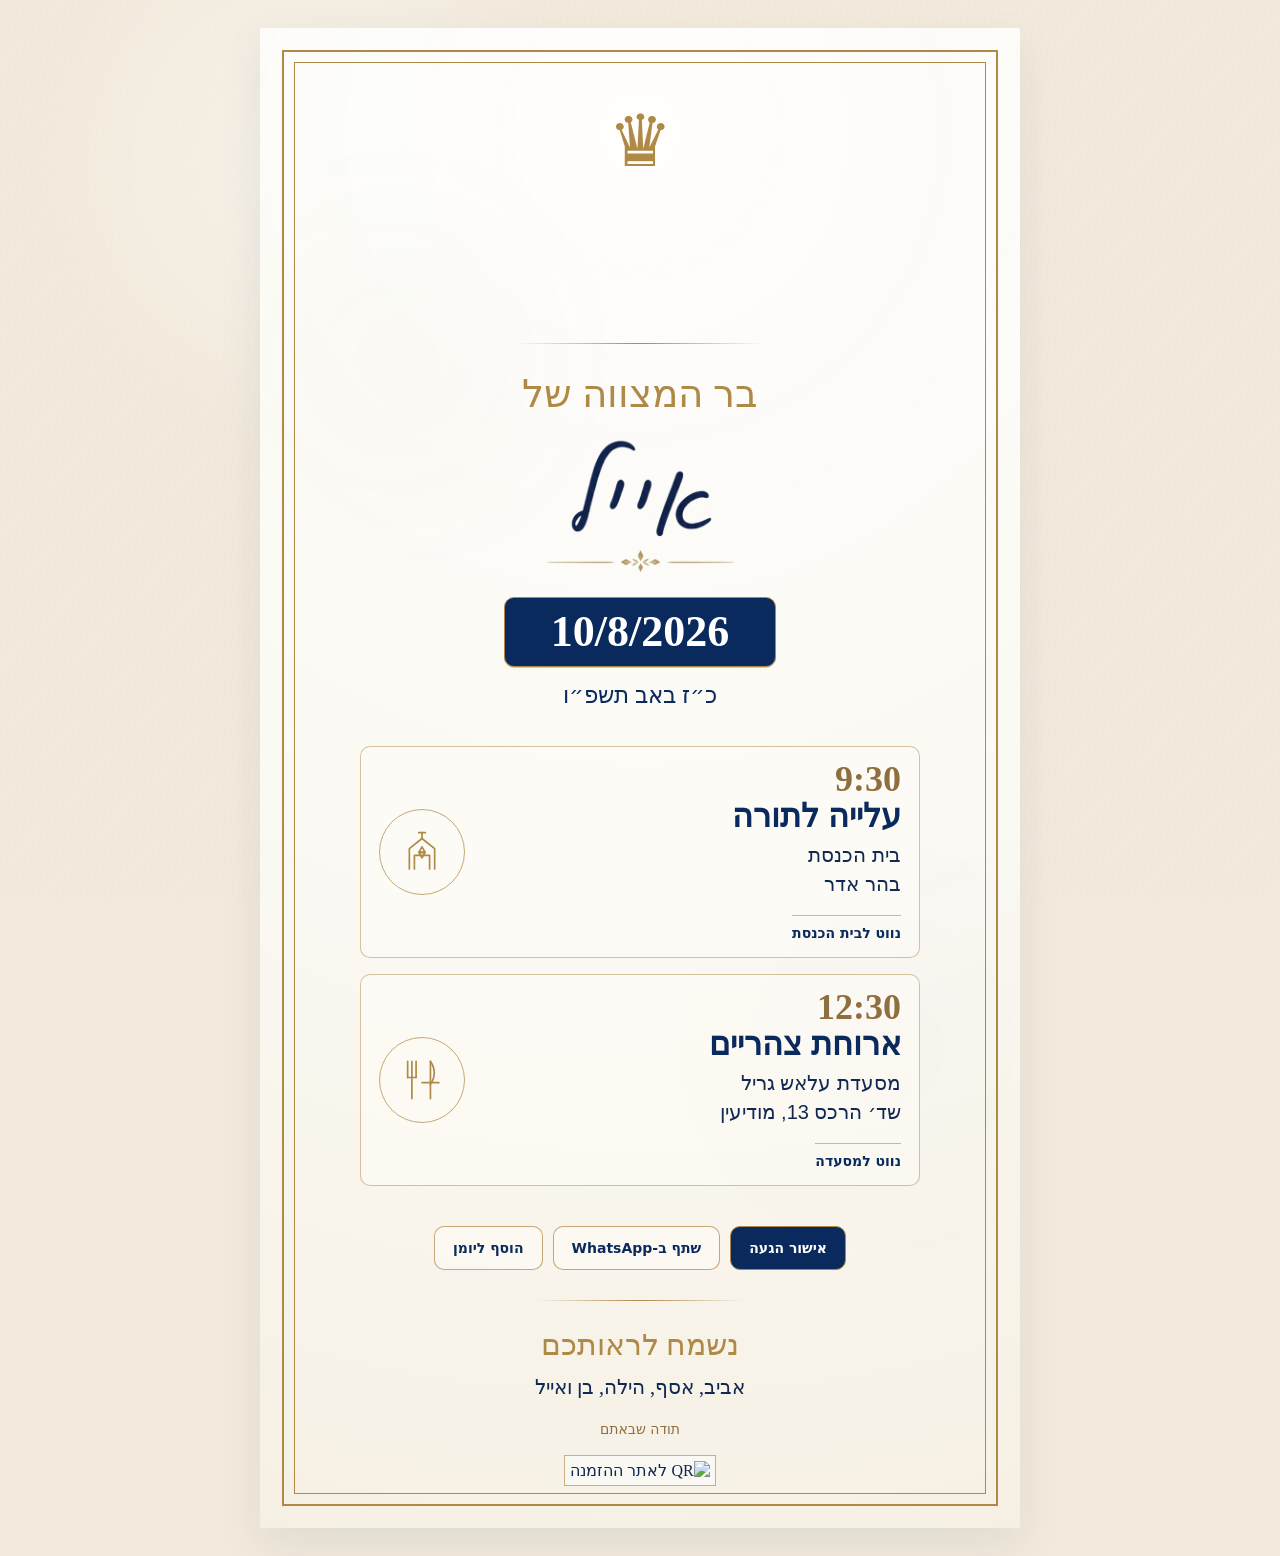
==== index.html @ 88232a56 "Hero name: transparent background instead of blend trick mix-blend-mode:multiply is isolated by the " ====
<!doctype html>
<html lang="he" dir="rtl">
<head>
  <meta charset="utf-8">
  <meta name="viewport" content="width=device-width, initial-scale=1">
  <title>בר המצווה של אייל | 10.8.2026</title>
  <meta name="description" content="הזמנה לבר המצווה של אייל, יום שני 10.8.2026, כ&quot;ז באב תשפ&quot;ו. עלייה לתורה בבית הכנסת בהר אדר וארוחת צהריים במסעדת עלאש גריל במודיעין.">
  <meta name="theme-color" content="#FAF8F2">
  <link rel="canonical" href="https://eyal-bar-mitzvah.vercel.app/">
  <link rel="stylesheet" href="style.css">
  <link rel="manifest" href="manifest.webmanifest">
  <link rel="icon" href="assets/favicon.svg" type="image/svg+xml">
  <link rel="apple-touch-icon" href="assets/apple-touch-icon.png">
  <meta property="og:type" content="website">
  <meta property="og:locale" content="he_IL">
  <meta property="og:title" content="בר המצווה של אייל">
  <meta property="og:description" content="נשמח לראותכם ביום שני, 10.8.2026.">
  <meta property="og:url" content="https://eyal-bar-mitzvah.vercel.app/">
  <meta property="og:image" content="https://eyal-bar-mitzvah.vercel.app/assets/whatsapp-share.png?v=20260703-name">
  <meta property="og:image:type" content="image/png">
  <meta property="og:image:width" content="1200">
  <meta property="og:image:height" content="630">
  <meta name="twitter:card" content="summary_large_image">
  <meta name="twitter:title" content="בר המצווה של אייל">
  <meta name="twitter:description" content="10.8.2026 | כ&quot;ז באב תשפ&quot;ו">
  <meta name="twitter:image" content="https://eyal-bar-mitzvah.vercel.app/assets/whatsapp-share.png?v=20260703-name">
</head>
<body class="intro-active">
  <div class="opening-quote" aria-hidden="true">
    <div class="opening-quote-inner">
      <span>״צדק צדק תרדוף</span>
      <span>למען תחיה וירשת את הארץ״</span>
    </div>
  </div>
  <main class="stage">
    <article class="card" aria-labelledby="title">
      <div class="gold-frame" aria-hidden="true"></div>
      <header class="hero">
        <div class="crown" aria-hidden="true">♛</div>
        <blockquote>
          <span>״צדק צדק תרדוף</span>
          <span>למען תחיה וירשת את הארץ„</span>
          <cite>פרשת שופטים</cite>
        </blockquote>
        <div class="rule" aria-hidden="true"></div>
        <p class="kicker">בר המצווה של</p>
        <h1 id="title" class="name-mark">
          <span>אייל</span>
          <img src="assets/eyal-script.png?v=20260703-name3" alt="" aria-hidden="true">
        </h1>
        <p class="date">10/8/2026</p>
        <p class="hebrew-date">כ״ז באב תשפ״ו</p>
      </header>

      <section class="timeline" aria-label="לוח זמנים">
        <button class="event nav-choice" type="button" data-nav-label="בית הכנסת הראל, הר אדר" data-nav-query="בית הכנסת הראל הר אדר" data-nav-ll="31.824921,35.130925" aria-label="נווט לבית הכנסת הראל בהר אדר">
          <span class="medallion" aria-hidden="true">
            <svg viewBox="0 0 64 64" focusable="false">
              <path d="M17 52V28l15-12 15 12v24" />
              <path d="M23 52V36h18v16" />
              <path d="M32 16V9" />
              <path d="M28 9h8" />
              <path d="M32 26l3.6 6.2h-7.2L32 26z" />
              <path d="M32 39l-3.6-6.2h7.2L32 39z" />
            </svg>
          </span>
          <span class="event-copy">
            <time datetime="2026-08-10T09:30:00+03:00">9:30</time>
            <h2>עלייה לתורה</h2>
            <p>בית הכנסת<br>בהר אדר</p>
            <span class="event-nav">נווט לבית הכנסת</span>
          </span>
        </button>
        <button class="event nav-choice" type="button" data-nav-label="עלאש גריל, שד׳ הרכס 13, מודיעין" data-nav-query="עלאש גריל שדרות הרכס 13 מודיעין" aria-label="נווט למסעדת עלאש גריל בשדרות הרכס 13 מודיעין">
          <span class="medallion" aria-hidden="true">
            <svg viewBox="0 0 64 64" focusable="false">
              <path d="M20 10v19" />
              <path d="M15 10v19" />
              <path d="M25 10v19" />
              <path d="M15 29h10" />
              <path d="M20 29v25" />
              <path d="M42 10c6 8 6 19 0 27" />
              <path d="M42 10v44" />
              <path d="M32 35h20" />
            </svg>
          </span>
          <span class="event-copy">
            <time datetime="2026-08-10T12:30:00+03:00">12:30</time>
            <h2>ארוחת צהריים</h2>
            <p>מסעדת עלאש גריל<br>שד׳ הרכס 13, מודיעין</p>
            <span class="event-nav">נווט למסעדה</span>
          </span>
        </button>
      </section>

      <section class="tools" aria-label="פעולות להזמנה">
        <button id="rsvpOpen" class="action action-primary" type="button">אישור הגעה</button>
        <button id="shareButton" class="action">שתף ב-WhatsApp</button>
        <details class="calendar">
          <summary class="action">הוסף ליומן</summary>
          <div class="calendar-menu">
            <a id="appleCalendar" href="#" download="eyal-bar-mitzvah.ics">Apple Calendar</a>
            <button id="googleCalendar" type="button">Google Calendar</button>
          </div>
        </details>
      </section>

      <footer>
        <div class="rule short" aria-hidden="true"></div>
        <p class="glad">נשמח לראותכם</p>
        <p>אביב, אסף, הילה, בן ואייל</p>
        <p id="countdown" class="countdown"></p>
        <img id="qrCode" alt="QR לאתר ההזמנה" width="82" height="82">
      </footer>
    </article>
  </main>
  <dialog id="rsvpDialog" class="nav-dialog rsvp-dialog" aria-labelledby="rsvpDialogTitle">
    <form id="rsvpForm" class="nav-sheet rsvp-sheet">
      <button class="nav-close" type="button" data-close-rsvp aria-label="סגור">×</button>
      <p id="rsvpDialogTitle" class="nav-title">אישור הגעה</p>
      <p class="nav-place">נשמח לדעת שתהיו איתנו</p>
      <label>
        <span>שם מלא</span>
        <input id="guestName" name="guest_name" type="text" autocomplete="name" maxlength="120" required>
      </label>
      <label>
        <span>כמה מגיעים?</span>
        <input id="guestCount" name="guest_count" type="number" inputmode="numeric" min="1" max="20" value="1" required>
      </label>
      <label>
        <span>הערה קצרה</span>
        <textarea id="guestNote" name="note" maxlength="500" rows="3"></textarea>
      </label>
      <button id="rsvpSubmit" class="action action-primary" type="submit">שליחת אישור</button>
      <p id="rsvpStatus" class="form-status" role="status" aria-live="polite"></p>
    </form>
  </dialog>
  <dialog id="navDialog" class="nav-dialog" aria-labelledby="navDialogTitle">
    <form method="dialog" class="nav-sheet">
      <button class="nav-close" value="close" aria-label="סגור">×</button>
      <p id="navDialogTitle" class="nav-title">בחר אפליקציית ניווט</p>
      <p id="navDialogPlace" class="nav-place"></p>
      <div class="nav-options">
        <a id="navWaze" href="#">Waze</a>
        <a id="navGoogle" href="#">Google Maps</a>
        <a id="navApple" href="#">Apple Maps</a>
      </div>
    </form>
  </dialog>
  <script src="supabase-config.js?v=20260703-rsvp"></script>
  <script src="script.js?v=20260703-navll"></script>
</body>
</html>
---- style.css ----
:root{--ivory:#faf8f2;--paper:#f6f0e4;--navy:#0a2a5e;--gold:#af8a47;--ink:#102852;--hairline:rgba(175,138,71,.72)}
*{box-sizing:border-box}
[hidden]{display:none!important}
html,body{overflow-x:hidden}
body{margin:0;background:#f2eadc;color:var(--ink);font-family:"Noto Serif Hebrew","Frank Ruhl Libre","Times New Roman",serif}
body:before{position:fixed;inset:0;content:"";pointer-events:none;opacity:.45;background:radial-gradient(circle at 24% 18%,rgba(255,255,255,.8),transparent 24%),repeating-linear-gradient(98deg,rgba(10,42,94,.018) 0 1px,transparent 1px 6px),repeating-linear-gradient(8deg,rgba(175,138,71,.018) 0 1px,transparent 1px 9px)}
.opening-quote{position:fixed;inset:0;z-index:20;display:grid;place-content:center;text-align:center;background:var(--ivory);color:var(--navy);font-size:clamp(28px,5vw,50px);line-height:1.55;animation:quoteBackdrop 3400ms ease both;pointer-events:none}
.opening-quote-inner{--quote-x:0px;--quote-y:0px;--quote-scale:.58;display:grid;gap:8px;transform-origin:center;animation:quoteFlight 3400ms cubic-bezier(.2,.7,.2,1) both}
.opening-quote span{display:block}
.stage{min-height:100svh;display:grid;place-items:center;padding:28px}
.card{position:relative;width:min(100%,760px);padding:78px 76px 42px;text-align:center;background:radial-gradient(circle at 50% 7%,rgba(255,255,255,.94),rgba(250,248,242,.98) 58%,var(--paper)),repeating-linear-gradient(104deg,rgba(175,138,71,.028) 0 1px,transparent 1px 8px);box-shadow:0 18px 46px rgba(10,42,94,.08);border-radius:2px;animation:cardReveal 1200ms ease 1450ms both;transform-origin:50% 0}
.card:after{position:absolute;inset:0;content:"";pointer-events:none;opacity:.35;background:radial-gradient(circle at 18% 22%,rgba(175,138,71,.08),transparent 18%),radial-gradient(circle at 82% 68%,rgba(10,42,94,.045),transparent 22%)}
.gold-frame,.gold-frame:after{position:absolute;content:"";inset:22px;border:2px solid var(--gold);pointer-events:none}
.gold-frame:after{inset:10px;border-width:1px}
.hero,.timeline,.tools,footer{position:relative;z-index:1}
.crown{font-size:72px;color:var(--gold);line-height:1}
blockquote{margin:18px 0 20px;font-size:31px;line-height:1.62;color:var(--navy)}
body.intro-active blockquote{opacity:0}
blockquote span{display:block}
blockquote cite{display:block;margin-top:7px;color:#8f6e3f;font:600 15px/1.2 system-ui,-apple-system,"Segoe UI",sans-serif;font-style:normal;letter-spacing:0}
.rule{width:250px;height:1px;margin:22px auto;background:linear-gradient(90deg,transparent,var(--gold),transparent)}
.rule.short{width:210px}
.kicker{margin:0 0 12px;color:var(--gold);font-size:39px}
.name-mark{margin:0 auto 12px;width:min(430px,92%);line-height:0}
.name-mark span{position:absolute;width:1px;height:1px;overflow:hidden;clip:rect(0 0 0 0);white-space:nowrap}
.name-mark img{display:block;width:100%;height:auto;margin:auto;mix-blend-mode:multiply}
.date{display:inline-block;margin:8px 0 8px;padding:12px 46px;border:1px solid var(--gold);border-radius:10px;background:var(--navy);color:#fff;font:700 44px/1 Georgia,serif;box-shadow:0 1px 0 rgba(175,138,71,.45)}
.hebrew-date{margin:4px 0;color:var(--navy);font-size:23px}
.countdown{margin:16px auto 0;color:#8f6e3f;font:500 14px/1.7 system-ui,-apple-system,"Segoe UI",sans-serif}
.countdown strong{display:block;color:var(--navy);font-weight:700}
.timeline{display:grid;gap:16px;max-width:560px;margin:34px auto 28px}
.event{direction:ltr;display:grid;grid-template-columns:96px 1fr;gap:24px;align-items:center;width:100%;padding:14px 18px;border:1px solid rgba(175,138,71,.5);border-radius:10px;background:rgba(255,253,248,.5);color:inherit;text-align:right;cursor:pointer;box-shadow:none;transition:border-color .18s ease,background-color .18s ease,transform .18s ease}
.event:hover,.event:focus-visible{border-color:var(--gold);background:rgba(255,253,248,.8);transform:translateY(-1px);outline:none}
.event-copy{direction:rtl;display:block}
.medallion{width:86px;height:86px;border-radius:50%;display:grid;place-items:center;background:transparent;color:var(--gold);border:1px solid var(--hairline)}
.medallion svg{width:54px;height:54px;fill:none;stroke:currentColor;stroke-width:2;stroke-linecap:round;stroke-linejoin:round}
time{display:block;color:#8f6e3f;font:700 36px/1 Georgia,serif}
h2{margin:0;color:var(--navy);font-size:32px}
p{font-size:20px;line-height:1.45;margin:6px 0}
.event-nav{display:inline-block;margin-top:10px;padding-top:8px;border-top:1px solid rgba(175,138,71,.58);color:var(--navy);font:700 14px/1.35 system-ui,-apple-system,"Segoe UI",sans-serif}
.action{display:inline-flex;align-items:center;justify-content:center;min-height:44px;margin-top:12px;padding:10px 18px;border:1px solid var(--hairline);border-radius:10px;background:rgba(255,253,248,.48);color:var(--navy);font:700 14px/1 system-ui,-apple-system,"Segoe UI",sans-serif;text-decoration:none;cursor:pointer;box-shadow:none;transition:background-color .18s ease,border-color .18s ease,transform .18s ease}
.action-primary{background:var(--navy);border-color:var(--gold);color:#fff}
.action:hover,.action:focus-visible{border-color:var(--gold);background:rgba(255,253,248,.82);transform:translateY(-1px);outline:none}
.action-primary:hover,.action-primary:focus-visible{background:#12366d;color:#fff}
.action:disabled{opacity:.58;cursor:wait;transform:none}
.tools{display:flex;justify-content:center;gap:10px;flex-wrap:wrap;z-index:10}
.calendar{position:relative;z-index:11}
.calendar[open]{z-index:30}
.calendar summary{list-style:none}
.calendar summary::-webkit-details-marker{display:none}
.calendar-menu{position:absolute;left:0;right:0;bottom:54px;display:grid;gap:4px;padding:8px;border:1px solid rgba(175,138,71,.45);border-radius:10px;background:#fffdf8;box-shadow:0 12px 26px rgba(10,42,94,.08);z-index:5}
.calendar-menu a,.calendar-menu button{display:block;width:100%;border:0;background:transparent;color:var(--navy);font:700 13px system-ui;text-decoration:none;text-align:center;padding:8px;border-radius:8px;cursor:pointer}
.calendar-menu a:hover,.calendar-menu button:hover{background:#f8f0e1}
.nav-dialog{width:min(92vw,360px);padding:0;border:1px solid var(--gold);border-radius:12px;background:#fffdf8;color:var(--navy);box-shadow:0 18px 50px rgba(10,42,94,.18)}
.nav-dialog::backdrop{background:rgba(10,42,94,.18);backdrop-filter:blur(2px)}
.nav-sheet{position:relative;margin:0;padding:24px 22px 22px;border:1px solid rgba(175,138,71,.35);background:radial-gradient(circle at 50% 0,rgba(255,255,255,.95),rgba(250,248,242,.98))}
.nav-close{position:absolute;left:12px;top:10px;width:32px;height:32px;border:0;background:transparent;color:var(--navy);font:400 28px/1 system-ui;cursor:pointer}
.nav-title{margin:0;color:var(--gold);font:700 18px/1.2 system-ui,-apple-system,"Segoe UI",sans-serif}
.nav-place{margin:8px 0 18px;font-size:20px;color:var(--navy)}
.nav-options{display:grid;gap:8px}
.nav-options a{display:flex;align-items:center;justify-content:center;min-height:44px;border:1px solid rgba(175,138,71,.75);border-radius:10px;color:var(--navy);font:700 14px/1 system-ui,-apple-system,"Segoe UI",sans-serif;text-decoration:none;background:rgba(255,255,255,.5);transition:background-color .18s ease,border-color .18s ease}
.nav-options a:hover{border-color:var(--gold);background:#fffdf8}
.rsvp-dialog{width:min(92vw,410px)}
.rsvp-sheet{display:grid;gap:10px}
.rsvp-sheet label,.admin-form label{display:grid;gap:6px;text-align:right;color:var(--navy);font:700 13px/1.2 system-ui,-apple-system,"Segoe UI",sans-serif}
.rsvp-sheet input,.rsvp-sheet textarea,.admin-form input{width:100%;border:1px solid rgba(175,138,71,.58);border-radius:10px;background:rgba(255,255,255,.72);color:var(--navy);font:600 16px/1.35 system-ui,-apple-system,"Segoe UI",sans-serif;padding:11px 12px;outline:none}
.rsvp-sheet textarea{resize:vertical}
.rsvp-sheet input:focus,.rsvp-sheet textarea:focus,.admin-form input:focus{border-color:var(--gold);box-shadow:0 0 0 3px rgba(175,138,71,.12)}
.form-status{min-height:22px;margin:2px 0 0;color:var(--gold);font:700 13px/1.45 system-ui,-apple-system,"Segoe UI",sans-serif}
.form-status.is-error{color:#9b2c2c}
footer{margin-top:30px}
footer .glad{font-size:30px;color:var(--gold);margin-top:12px}
#qrCode{margin-top:14px;padding:5px;border:1px solid rgba(175,138,71,.65);background:var(--ivory)}
@keyframes quoteBackdrop{0%,48%{opacity:1}76%{opacity:.18}100%{opacity:0;visibility:hidden}}
@keyframes quoteFlight{0%,46%{opacity:1;transform:translate3d(0,0,0) scale(1)}74%,86%{opacity:1;transform:translate3d(var(--quote-x),var(--quote-y),0) scale(var(--quote-scale))}100%{opacity:0;transform:translate3d(var(--quote-x),var(--quote-y),0) scale(var(--quote-scale))}}
@keyframes cardReveal{from{opacity:0;transform:scale(.98)}to{opacity:1;transform:scale(1)}}
@media(max-width:620px){
  .stage{padding:0}
  .card{width:100%;min-height:100svh;padding:52px 20px 34px;overflow:hidden}
  .gold-frame{inset:12px}.gold-frame:after{inset:8px}
  blockquote{font-size:23px}blockquote cite{font-size:13px}
  .kicker{font-size:32px;margin-bottom:10px}.name-mark{width:min(330px,94%);margin-bottom:10px}
  .date{font-size:33px;padding-inline:34px}
  .timeline{max-width:348px;gap:12px}
  .event{grid-template-columns:70px 1fr;gap:12px;padding:12px 14px}
  .medallion{width:66px;height:66px}.medallion svg{width:42px;height:42px}
  time{font-size:30px}h2{font-size:26px}p{font-size:18px}
  .event-nav{font-size:13px}
  .tools{max-width:330px;margin:auto}
  .action{font-size:13px;padding-inline:14px}
}
@media(prefers-reduced-motion:reduce){.opening-quote{display:none}body.intro-active blockquote{opacity:1}.card{animation:none}.event,.action{transition:none}}

.admin-body{min-height:100svh;background:#f2eadc}
.admin-stage{min-height:100svh;display:grid;place-items:center;padding:28px}
.admin-card{position:relative;width:min(100%,780px);padding:70px 58px 46px;text-align:center;background:radial-gradient(circle at 50% 7%,rgba(255,255,255,.94),rgba(250,248,242,.98) 58%,var(--paper));border-radius:2px;box-shadow:0 18px 46px rgba(10,42,94,.08)}
.admin-card h1{margin:0;color:var(--navy);font-size:64px;line-height:1}
.admin-subtitle{margin:12px 0 24px;color:var(--gold);font-size:26px}
.admin-panel{position:relative;z-index:1;max-width:560px;margin:auto}
.admin-form{display:grid;gap:12px;justify-items:stretch;margin-top:16px}
.admin-summary{display:grid;grid-template-columns:repeat(2,1fr);gap:10px;margin:18px 0}
.admin-summary div{border:1px solid rgba(175,138,71,.52);border-radius:10px;padding:16px;background:rgba(255,253,248,.52)}
.admin-summary span{display:block;color:#8f6e3f;font:700 13px/1.4 system-ui,-apple-system,"Segoe UI",sans-serif}
.admin-summary strong{display:block;color:var(--navy);font:700 44px/1 Georgia,serif}
.admin-actions{display:flex;justify-content:center;gap:10px;margin-bottom:16px}
.rsvp-list{display:grid;gap:10px;text-align:right}
.rsvp-item{border:1px solid rgba(175,138,71,.46);border-radius:10px;padding:14px 16px;background:rgba(255,253,248,.56)}
.rsvp-item div{display:flex;align-items:center;justify-content:space-between;gap:12px}
.rsvp-item strong{color:var(--navy);font:800 18px/1.25 system-ui,-apple-system,"Segoe UI",sans-serif}
.rsvp-item span,.rsvp-item time{color:#8f6e3f;font:700 13px/1.35 system-ui,-apple-system,"Segoe UI",sans-serif}
.rsvp-item p{margin:10px 0 0;font-size:15px}
.empty-list{text-align:center;color:#8f6e3f;font:700 15px/1.5 system-ui,-apple-system,"Segoe UI",sans-serif}
.rsvp-item .rsvp-item-actions{justify-content:flex-end;gap:8px;margin-top:10px}
.row-action{border:1px solid rgba(175,138,71,.52);border-radius:8px;background:rgba(255,253,248,.72);color:#8f6e3f;font:700 13px/1 system-ui,-apple-system,"Segoe UI",sans-serif;padding:8px 14px;cursor:pointer}
.row-action:hover{border-color:var(--gold);color:var(--navy)}
.row-action-danger{color:#9b2c2c}
.rsvp-edit-form{margin-top:0}

@media(max-width:620px){
  .admin-stage{padding:0}
  .admin-card{width:100%;min-height:100svh;padding:54px 22px 34px}
  .admin-card h1{font-size:50px}
  .admin-summary strong{font-size:36px}
}
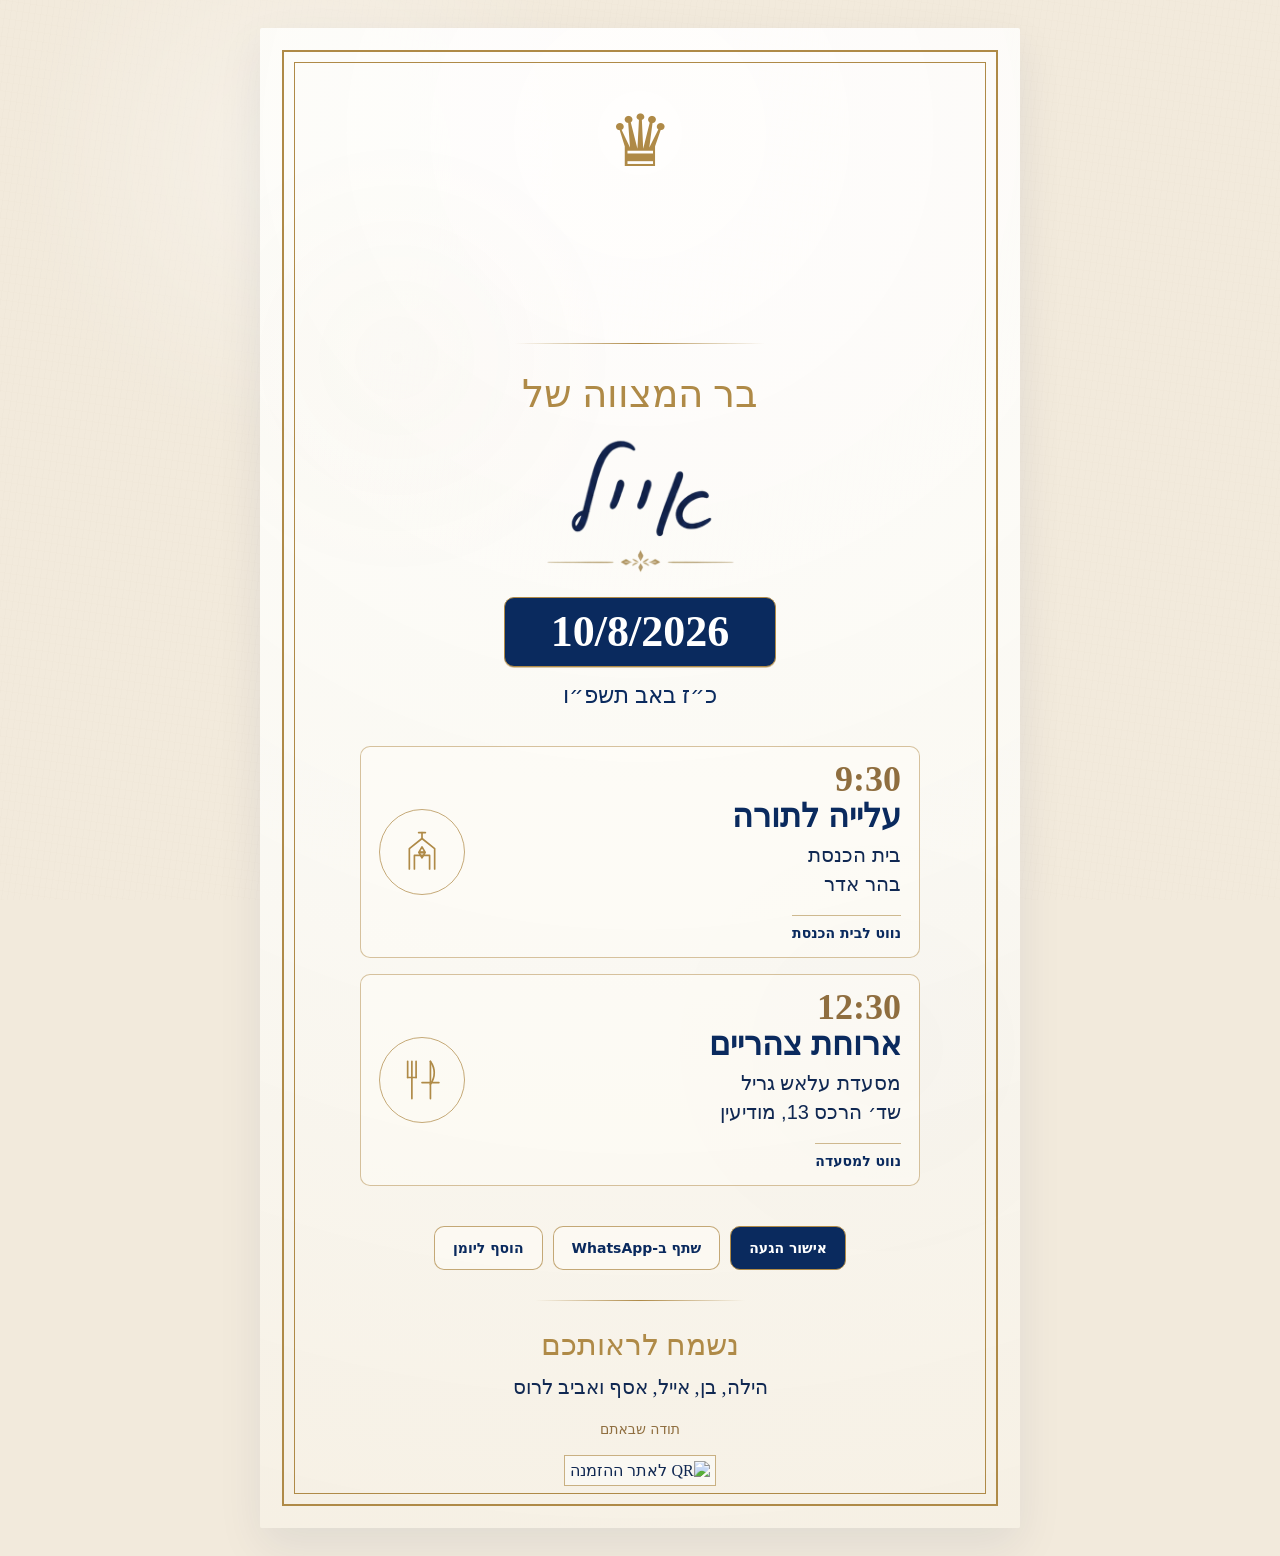
==== commit 1c63ab1f: "Update Hebrew year wording and family names in footer" ====
--- a/index.html
+++ b/index.html
@@ -4,7 +4,7 @@
   <meta charset="utf-8">
   <meta name="viewport" content="width=device-width, initial-scale=1">
   <title>בר המצווה של אייל | 10.8.2026</title>
-  <meta name="description" content="הזמנה לבר המצווה של אייל, יום שני 10.8.2026, כ&quot;ז באב תשפ&quot;ו. עלייה לתורה בבית הכנסת בהר אדר וארוחת צהריים במסעדת עלאש גריל במודיעין.">
+  <meta name="description" content="הזמנה לבר המצווה של אייל, יום שני 10.8.2026, כ&quot;ז באב התשפ&quot;ו. עלייה לתורה בבית הכנסת בהר אדר וארוחת צהריים במסעדת עלאש גריל במודיעין.">
   <meta name="theme-color" content="#FAF8F2">
   <link rel="canonical" href="https://eyal-bar-mitzvah.vercel.app/">
   <link rel="stylesheet" href="style.css">
@@ -108,7 +108,7 @@
       <footer>
         <div class="rule short" aria-hidden="true"></div>
         <p class="glad">נשמח לראותכם</p>
-        <p>אביב, אסף, הילה, בן ואייל</p>
+        <p>הילה, בן, אייל, אסף ואביב לרוס</p>
         <p id="countdown" class="countdown"></p>
         <img id="qrCode" alt="QR לאתר ההזמנה" width="82" height="82">
       </footer>
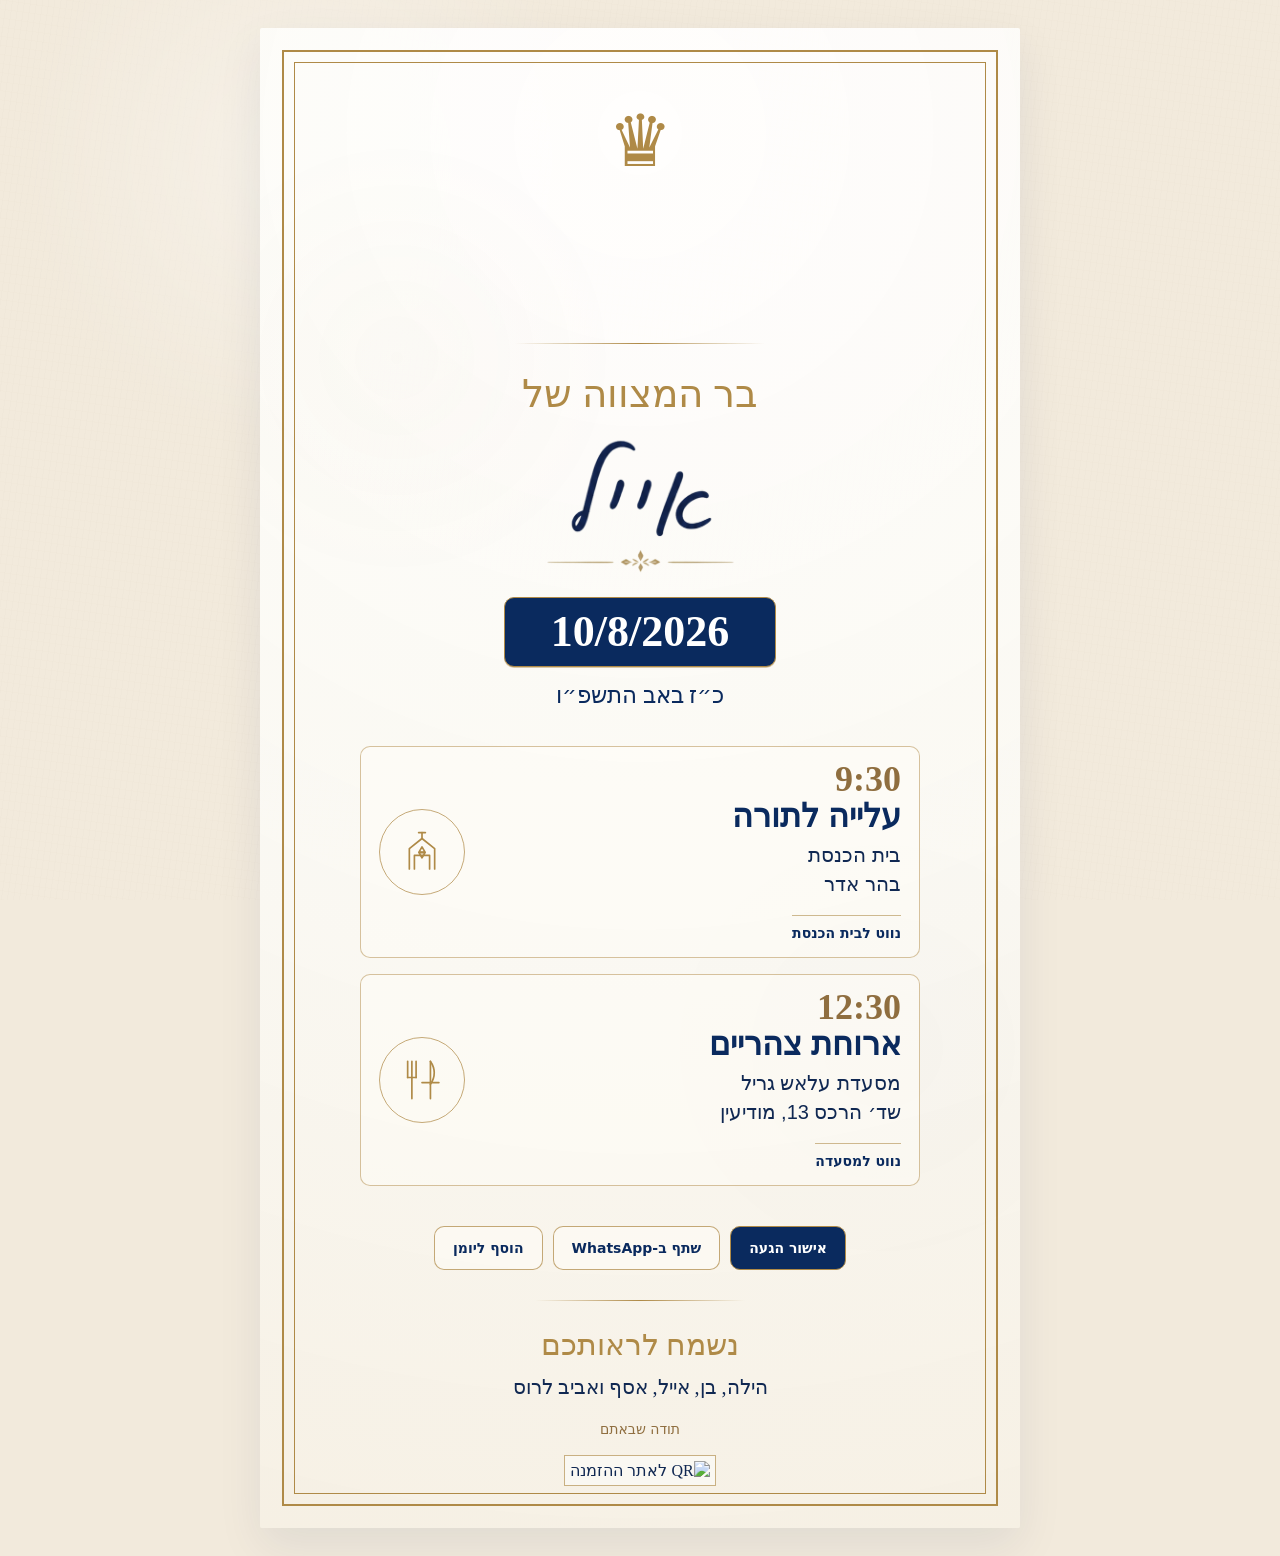
==== commit c1754cd9: "Align Hebrew year to התשפ"ו on page and share image Visible hebrew-date, twitter description, and th" ====
--- a/index.html
+++ b/index.html
@@ -16,14 +16,14 @@
   <meta property="og:title" content="בר המצווה של אייל">
   <meta property="og:description" content="נשמח לראותכם ביום שני, 10.8.2026.">
   <meta property="og:url" content="https://eyal-bar-mitzvah.vercel.app/">
-  <meta property="og:image" content="https://eyal-bar-mitzvah.vercel.app/assets/whatsapp-share.png?v=20260703-name">
+  <meta property="og:image" content="https://eyal-bar-mitzvah.vercel.app/assets/whatsapp-share.png?v=20260703-year">
   <meta property="og:image:type" content="image/png">
   <meta property="og:image:width" content="1200">
   <meta property="og:image:height" content="630">
   <meta name="twitter:card" content="summary_large_image">
   <meta name="twitter:title" content="בר המצווה של אייל">
-  <meta name="twitter:description" content="10.8.2026 | כ&quot;ז באב תשפ&quot;ו">
-  <meta name="twitter:image" content="https://eyal-bar-mitzvah.vercel.app/assets/whatsapp-share.png?v=20260703-name">
+  <meta name="twitter:description" content="10.8.2026 | כ&quot;ז באב התשפ&quot;ו">
+  <meta name="twitter:image" content="https://eyal-bar-mitzvah.vercel.app/assets/whatsapp-share.png?v=20260703-year">
 </head>
 <body class="intro-active">
   <div class="opening-quote" aria-hidden="true">
@@ -49,7 +49,7 @@
           <img src="assets/eyal-script.png?v=20260703-name3" alt="" aria-hidden="true">
         </h1>
         <p class="date">10/8/2026</p>
-        <p class="hebrew-date">כ״ז באב תשפ״ו</p>
+        <p class="hebrew-date">כ״ז באב התשפ״ו</p>
       </header>
 
       <section class="timeline" aria-label="לוח זמנים">
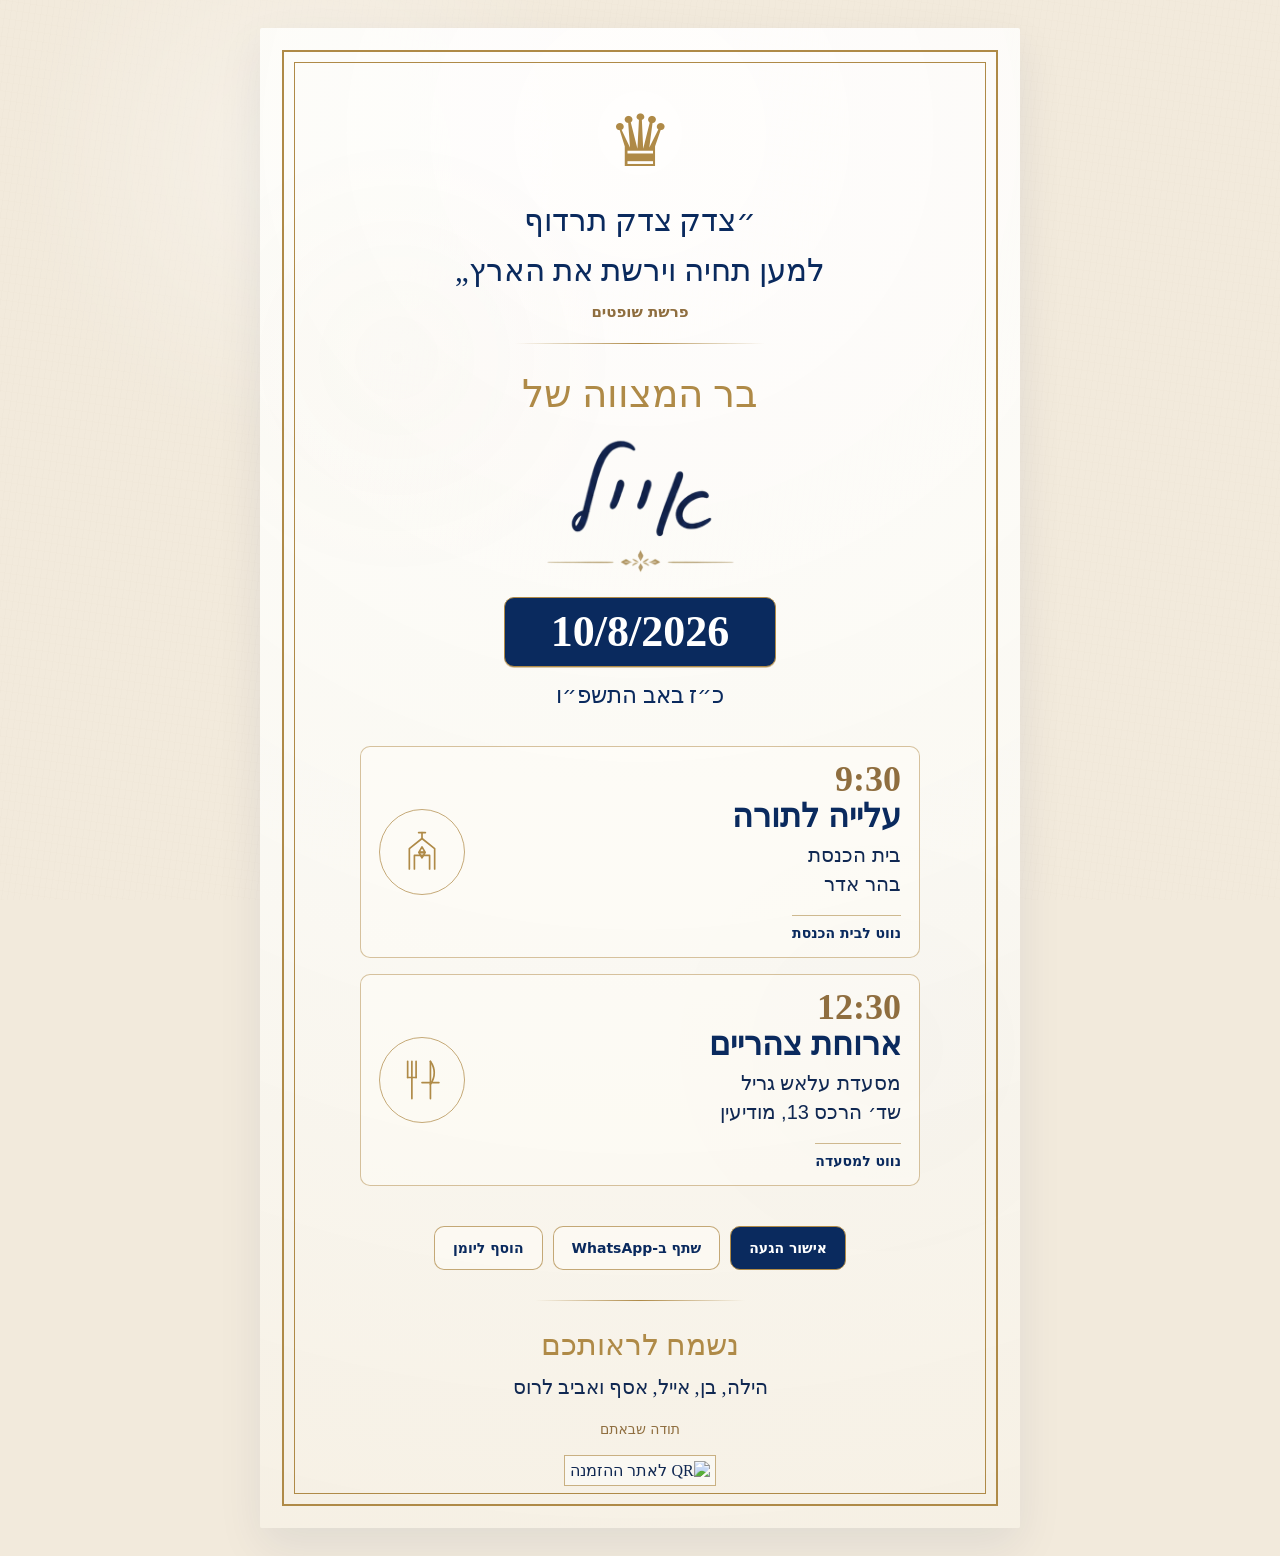
==== commit bfc643dd: "Close opening-quote overlay on animationend On devices where CSS animations run instantly (battery s" ====
--- a/index.html
+++ b/index.html
@@ -7,7 +7,7 @@
   <meta name="description" content="הזמנה לבר המצווה של אייל, יום שני 10.8.2026, כ&quot;ז באב התשפ&quot;ו. עלייה לתורה בבית הכנסת בהר אדר וארוחת צהריים במסעדת עלאש גריל במודיעין.">
   <meta name="theme-color" content="#FAF8F2">
   <link rel="canonical" href="https://eyal-bar-mitzvah.vercel.app/">
-  <link rel="stylesheet" href="style.css">
+  <link rel="stylesheet" href="style.css?v=20260703-group">
   <link rel="manifest" href="manifest.webmanifest">
   <link rel="icon" href="assets/favicon.svg" type="image/svg+xml">
   <link rel="apple-touch-icon" href="assets/apple-touch-icon.png">
@@ -128,6 +128,15 @@
         <input id="guestCount" name="guest_count" type="number" inputmode="numeric" min="1" max="20" value="1" required>
       </label>
       <label>
+        <span>איך אתם קשורים?</span>
+        <select id="guestGroup" name="rsvp_group" required>
+          <option value="" disabled selected>בחרו...</option>
+          <option>משפחה</option>
+          <option>חברים של המשפחה</option>
+          <option>חברים של אייל</option>
+        </select>
+      </label>
+      <label>
         <span>הערה קצרה</span>
         <textarea id="guestNote" name="note" maxlength="500" rows="3"></textarea>
       </label>
@@ -148,6 +157,6 @@
     </form>
   </dialog>
   <script src="supabase-config.js?v=20260703-rsvp"></script>
-  <script src="script.js?v=20260703-navll"></script>
+  <script src="script.js?v=20260703-anim"></script>
 </body>
 </html>
--- a/style.css
+++ b/style.css
@@ -63,9 +63,9 @@
 .rsvp-dialog{width:min(92vw,410px)}
 .rsvp-sheet{display:grid;gap:10px}
 .rsvp-sheet label,.admin-form label{display:grid;gap:6px;text-align:right;color:var(--navy);font:700 13px/1.2 system-ui,-apple-system,"Segoe UI",sans-serif}
-.rsvp-sheet input,.rsvp-sheet textarea,.admin-form input{width:100%;border:1px solid rgba(175,138,71,.58);border-radius:10px;background:rgba(255,255,255,.72);color:var(--navy);font:600 16px/1.35 system-ui,-apple-system,"Segoe UI",sans-serif;padding:11px 12px;outline:none}
+.rsvp-sheet input,.rsvp-sheet textarea,.rsvp-sheet select,.admin-form input{width:100%;border:1px solid rgba(175,138,71,.58);border-radius:10px;background:rgba(255,255,255,.72);color:var(--navy);font:600 16px/1.35 system-ui,-apple-system,"Segoe UI",sans-serif;padding:11px 12px;outline:none}
 .rsvp-sheet textarea{resize:vertical}
-.rsvp-sheet input:focus,.rsvp-sheet textarea:focus,.admin-form input:focus{border-color:var(--gold);box-shadow:0 0 0 3px rgba(175,138,71,.12)}
+.rsvp-sheet input:focus,.rsvp-sheet textarea:focus,.rsvp-sheet select:focus,.admin-form input:focus{border-color:var(--gold);box-shadow:0 0 0 3px rgba(175,138,71,.12)}
 .form-status{min-height:22px;margin:2px 0 0;color:var(--gold);font:700 13px/1.45 system-ui,-apple-system,"Segoe UI",sans-serif}
 .form-status.is-error{color:#9b2c2c}
 footer{margin-top:30px}
@@ -115,6 +115,10 @@
 .row-action:hover{border-color:var(--gold);color:var(--navy)}
 .row-action-danger{color:#9b2c2c}
 .rsvp-edit-form{margin-top:0}
+.admin-tabs .action.is-active{border-color:var(--gold);color:var(--navy);background:rgba(175,138,71,.14)}
+.guest-filter,.guest-link{width:100%;border:1px solid rgba(175,138,71,.52);border-radius:8px;background:rgba(255,253,248,.72);color:var(--navy);font:600 14px/1.3 system-ui,-apple-system,"Segoe UI",sans-serif;padding:9px 10px}
+.guest-status{margin:8px 0 0;font:700 13px/1.3 system-ui,-apple-system,"Segoe UI",sans-serif;color:#9b2c2c}
+.guest-status-ok{color:#2f7d4f}
 
 @media(max-width:620px){
   .admin-stage{padding:0}
